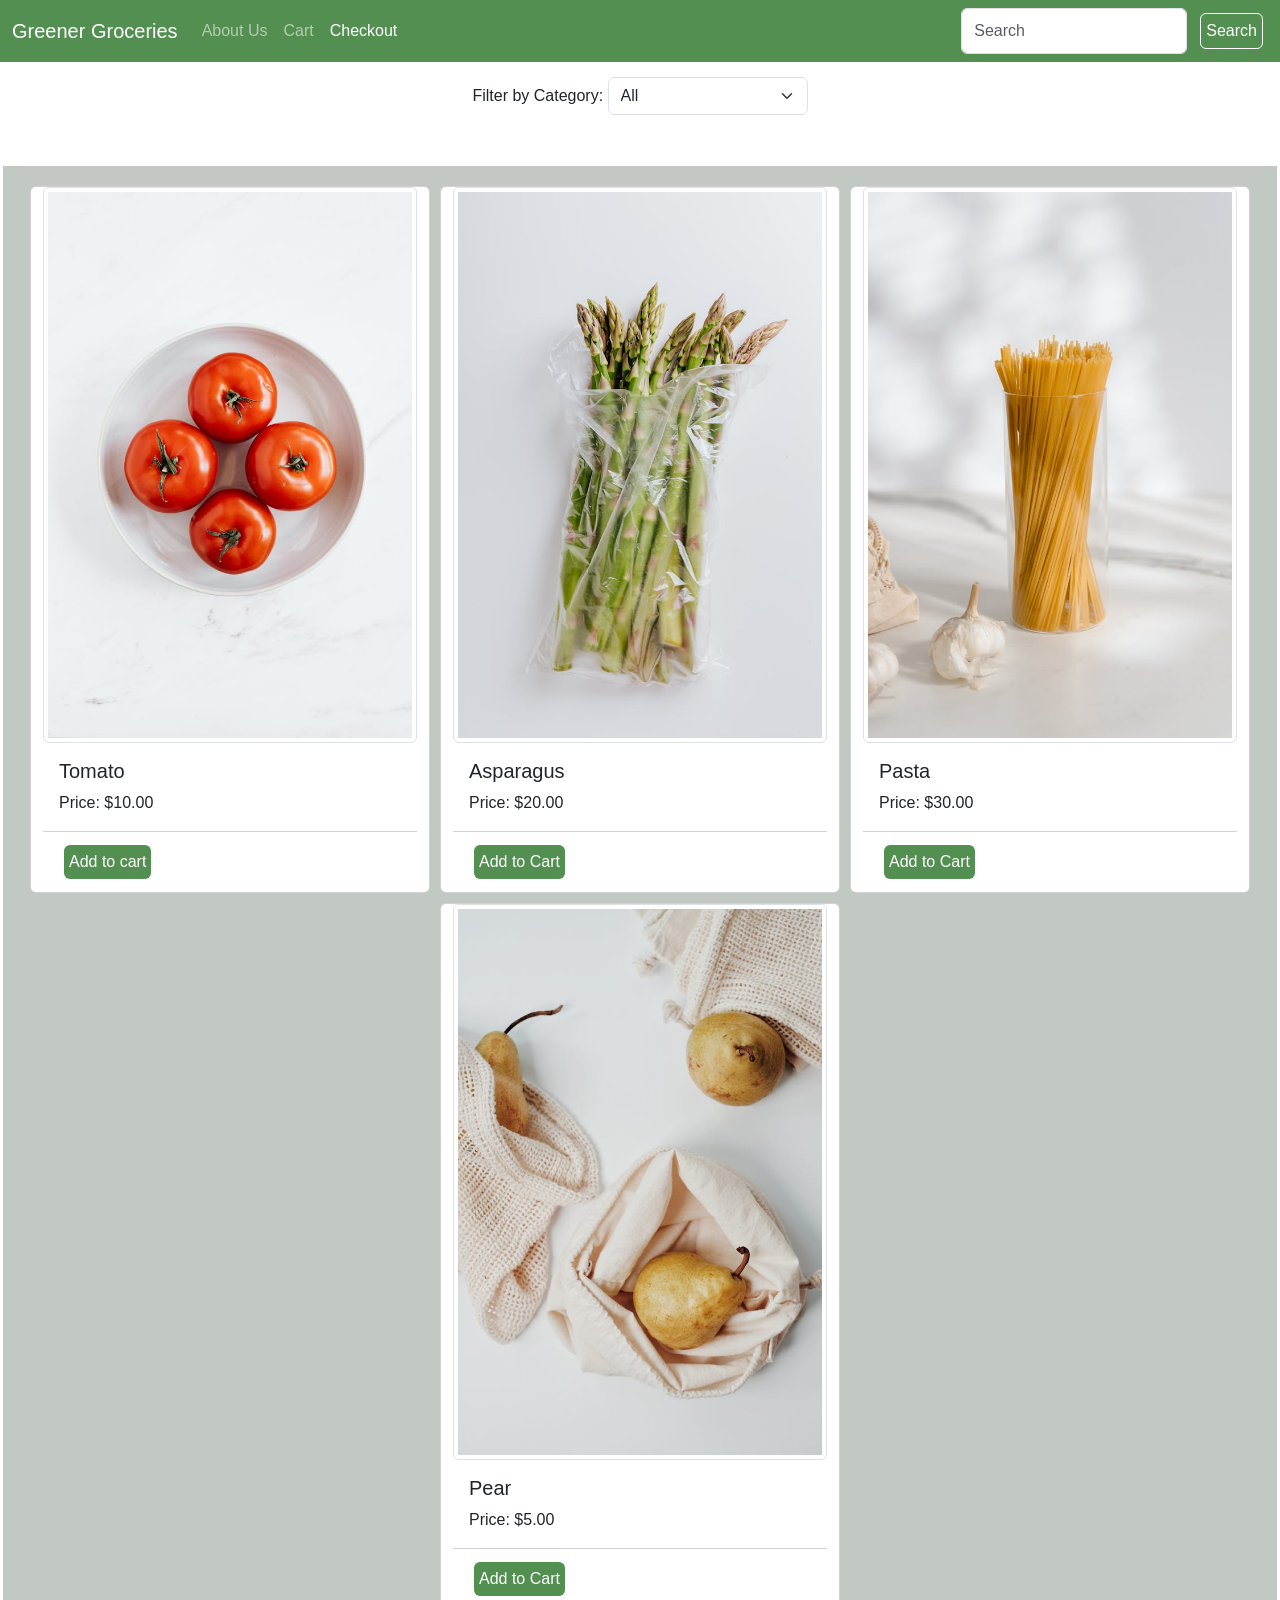
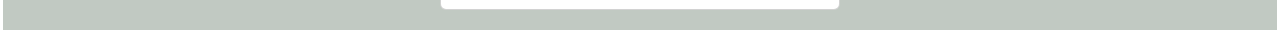
==== src/index.html @ 7bcde0af "refractor: move source code to src folder" ====
<!DOCTYPE html>
<html lang="en">

<head>
    <meta charset="UTF-8">
    <meta name="viewport" content="width=device-width, initial-scale=1.0">
    <link href="https://cdn.jsdelivr.net/npm/bootstrap@5.0.2/dist/css/bootstrap.min.css" rel="stylesheet"
        integrity="sha384-EVSTQN3/azprG1Anm3QDgpJLIm9Nao0Yz1ztcQTwFspd3yD65VohhpuuCOmLASjC" crossorigin="anonymous">
    <link rel="stylesheet" href="css/styles.css">
    <title>Greener Groceries</title>
</head>

<body>
    <header>
        <nav class="navbar navbar-expand-xl navbar-dark brand_color_set sticky-top">
            <div class="container-fluid">
                <a class="navbar-brand" href="index.html">Greener Groceries</a>
                <button class="navbar-toggler" type="button" data-bs-toggle="collapse" data-bs-target="#navbarDark"
                    aria-controls="navbarDark" aria-expanded="false" aria-label="Toggle navigation">
                    <span class="navbar-toggler-icon"></span>
                </button>
                <div class="collapse navbar-collapse show" id="navbarDark">
                    <ul class="navbar-nav me-auto mb-2 mb-xl-0">
                        <li class="nav-item">
                            <a class="nav-link" href="#">About Us</a>
                        </li>
                        <li class="nav-item">
                            <a class="nav-link" href="summary.html">Cart</a>
                        </li>
                        <li class="nav-item">
                            <a class="nav-link active" href="checkout.html">Checkout</a>
                        </li>
                    </ul>
                    <!-- <form class="d-flex">
                        <input class="form-control me-2" type="search" placeholder="Search" aria-label="Search">
                        <button class="btn btn-outline-light buttonstyle" type="submit"
                            style="border: 1px solid white; padding: 5px;">Search</button>
                    </form> -->
                    <form class="d-flex">
                        <!-- Search box for product name or keyword -->
                        <input class="form-control me-2" type="search" placeholder="Search" aria-label="Search">
                        <button class="btn btn-outline-light buttonstyle" type="submit"
                            style="border: 1px solid white; padding: 5px;">Search</button>
                    </form>

                </div>
            </div>
        </nav>
    </header>

    <!-- Landing Page -->

    <div class="container-fluid" style="padding:15px;">
        <!-- Category Filter Dropdown -->
        <div class="text-center" style="margin-bottom: 20px;">
            <label for="categoryFilter" class="form-label">Filter by Category:</label>
            <select id="categoryFilter" class="form-select" style="display:inline-block; max-width: 200px;">
                <option value="all">All</option>
                <option value="vegetables">Vegetables</option>
                <option value="noodles">Noodles</option>
                <option value="fruits">Fruits</option>
            </select>
        </div>



        <div class="row justify-content-center cardholder" style="margin-top:50px;padding:15px;">

            <div class="card item_card" data-category="vegetables">
                <img src="img/item1.jpg" class="card-img-top img-thumbnail" alt="card-group-image">
                <div class="card-body">
                    <h5 class="card-title">Tomato</h5>
                    <p class="card-text">Price: $10.00</p>
                </div>
                <div class="card-footer bg-transparent">
                    <a href="brisbane_tours.html"><button type="button"
                            class="btn btn-outline-success buttonstyle stretched-link">Add to cart</button></a>
                </div>
            </div>

            <div class="card item_card" data-category="vegetables">
                <img src="img/item2.jpg" class="card-img-top img-thumbnail" alt="card-group-image">
                <div class="card-body">
                    <h5 class="card-title">Asparagus</h5>
                    <p class="card-text">Price: $20.00</p>
                </div>
                <div class="card-footer bg-transparent">
                    <button type="button" class="btn btn-outline-success buttonstyle">Add to Cart</button>
                </div>
            </div>

            <div class="card item_card" data-category="noodles">
                <img src="img/item3.jpg" class="card-img-top img-thumbnail" alt="card-group-image">
                <div class="card-body">
                    <h5 class="card-title">Pasta</h5>
                    <p class="card-text">Price: $30.00</p>
                </div>
                <div class="card-footer bg-transparent">
                    <button type="button" class="btn btn-outline-success buttonstyle">Add to Cart</button>
                </div>
            </div>

            <div class="card item_card" data-category="fruits">
                <img src="img/item4.jpg" class="card-img-top img-thumbnail" alt="card-group-image">
                <div class="card-body">
                    <h5 class="card-title">Pear</h5>
                    <p class="card-text">Price: $5.00</p>
                </div>
                <div class="card-footer bg-transparent">
                    <button type="button" class="btn btn-outline-success buttonstyle">Add to Cart</button>
                </div>
            </div>
        </div>
    </div>

    <!-- Option 1: Bootstrap Bundle with Popper -->
    <script src="https://cdn.jsdelivr.net/npm/bootstrap@5.0.2/dist/js/bootstrap.bundle.min.js"
        integrity="sha384-MrcW6ZMFYlzcLA8Nl+NtUVF0sA7MsXsP1UyJoMp4YLEuNSfAP+JcXn/tWtIaxVXM"
        crossorigin="anonymous"></script>

</body>

</html>
---- src/css/styles.css ----
html{
    --main-color: hwb(118 32% 44%);
    --alt-color: #c1c9c2;
    font-family: Arial, Helvetica, sans-serif;
}

body {
    font-family: Arial, sans-serif;
}

nav {
    background-color: var(--main-color);
    padding: 5px;
}

button, .buttonstyle {
    background-color: var(--main-color);
    border: none;
    padding: 5px;
    margin: 5px;
    font-family: Arial, Helvetica, sans-serif;
    color: white;
}

button:hover, .buttonstyle:hover {
    background-color: var(--alt-color);
    color: black;
}


h1 {
    color: var(--alt-color);
}

.brand_color_set {
    background-color: var(--main-color);
    color: white;
    font-style:normal;
    text-decoration: none;
}

.flex_row {
    display: flex;
    flex-wrap: wrap;
    justify-content: center;
    padding: 5px;
    margin: 5px;
    flex-direction: row;
}

.flex_item {
    background-color: rgb(8, 95, 2, 0.5);
    text-align: center;
    text-wrap: wrap;
    padding: 5px;
    margin: 5px;
    width: 300px;
}

.flex_column {
    display: flex;
    flex-wrap: wrap;
    justify-content: center;
    padding: 5px;
    margin: 5px;
    flex-direction: column;
}

.item_card {
    width: 25rem;
    margin:5px;
}

.cardholder {
    background-color:var(--alt-color);
}

.card-img-top{
    object-fit: fill;
}
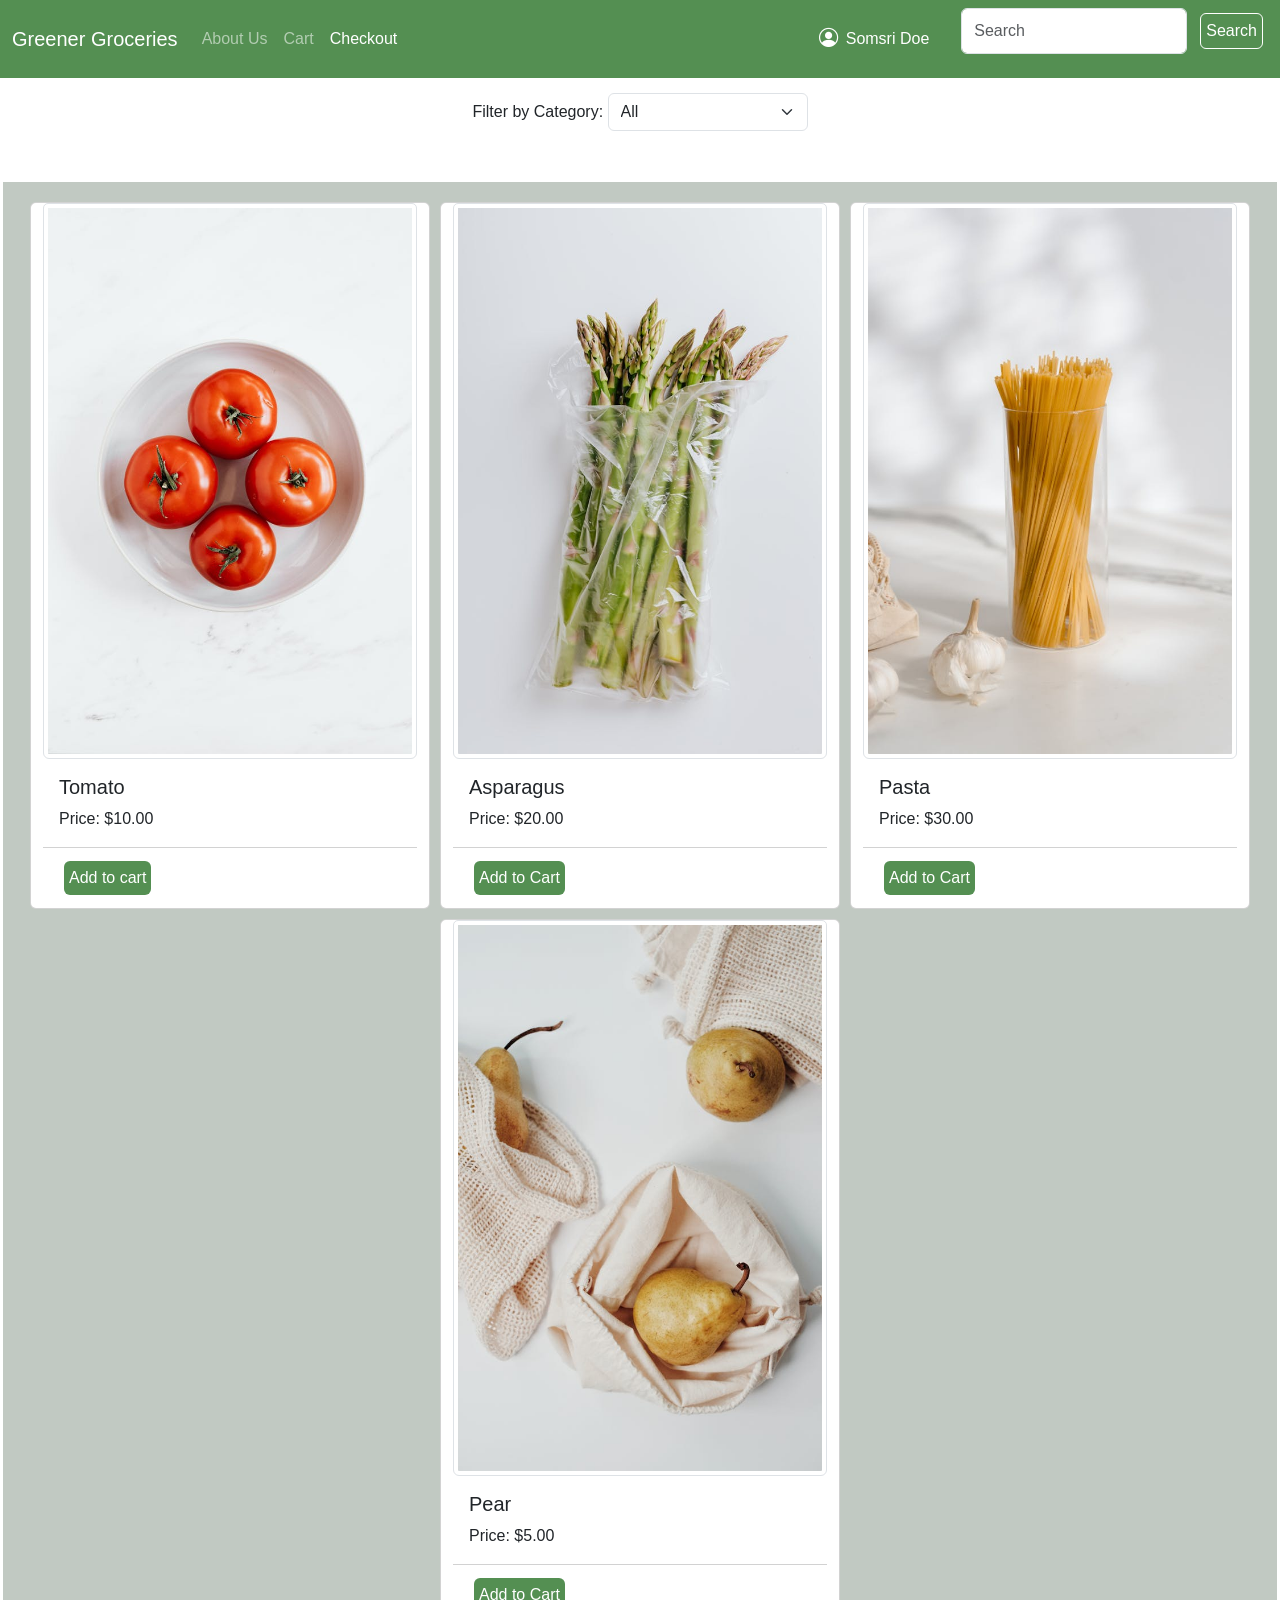
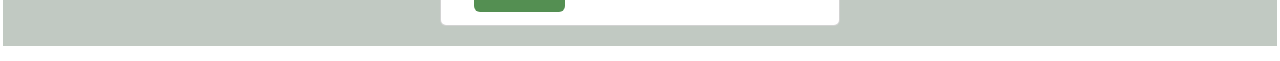
==== commit 66204559: "fix: minor improvements Changelogs: - Fix tours hyperlink - Add quantities to item_details - Add Use" ====
--- a/src/index.html
+++ b/src/index.html
@@ -6,6 +6,7 @@
     <meta name="viewport" content="width=device-width, initial-scale=1.0">
     <link href="https://cdn.jsdelivr.net/npm/bootstrap@5.0.2/dist/css/bootstrap.min.css" rel="stylesheet"
         integrity="sha384-EVSTQN3/azprG1Anm3QDgpJLIm9Nao0Yz1ztcQTwFspd3yD65VohhpuuCOmLASjC" crossorigin="anonymous">
+    <link href="https://cdn.jsdelivr.net/npm/bootstrap-icons@1.10.5/font/bootstrap-icons.css" rel="stylesheet">
     <link rel="stylesheet" href="css/styles.css">
     <title>Greener Groceries</title>
 </head>
@@ -31,18 +32,21 @@
                             <a class="nav-link active" href="checkout.html">Checkout</a>
                         </li>
                     </ul>
-                    <!-- <form class="d-flex">
-                        <input class="form-control me-2" type="search" placeholder="Search" aria-label="Search">
-                        <button class="btn btn-outline-light buttonstyle" type="submit"
-                            style="border: 1px solid white; padding: 5px;">Search</button>
-                    </form> -->
-                    <form class="d-flex">
-                        <!-- Search box for product name or keyword -->
-                        <input class="form-control me-2" type="search" placeholder="Search" aria-label="Search">
-                        <button class="btn btn-outline-light buttonstyle" type="submit"
-                            style="border: 1px solid white; padding: 5px;">Search</button>
-                    </form>
-
+                    <!-- User Info Section -->
+                    <ul class="navbar-nav ms-auto">
+                        <li class="nav-item d-flex align-items-center">
+                            <i class="bi bi-person-circle me-2" style="font-size: 1.2rem;"></i>
+                            <span class="navbar-text text-white">Somsri Doe</span>
+                        </li>
+                    </ul>
+                    <ul>
+                        <form class="d-flex">
+                            <!-- Search box for product name or keyword -->
+                            <input class="form-control me-2" type="search" placeholder="Search" aria-label="Search">
+                            <button class="btn btn-outline-light buttonstyle" type="submit"
+                                style="border: 1px solid white; padding: 5px;">Search</button>
+                        </form>
+                    </ul>
                 </div>
             </div>
         </nav>
@@ -73,7 +77,7 @@
                     <p class="card-text">Price: $10.00</p>
                 </div>
                 <div class="card-footer bg-transparent">
-                    <a href="brisbane_tours.html"><button type="button"
+                    <a href="item.html"><button type="button"
                             class="btn btn-outline-success buttonstyle stretched-link">Add to cart</button></a>
                 </div>
             </div>
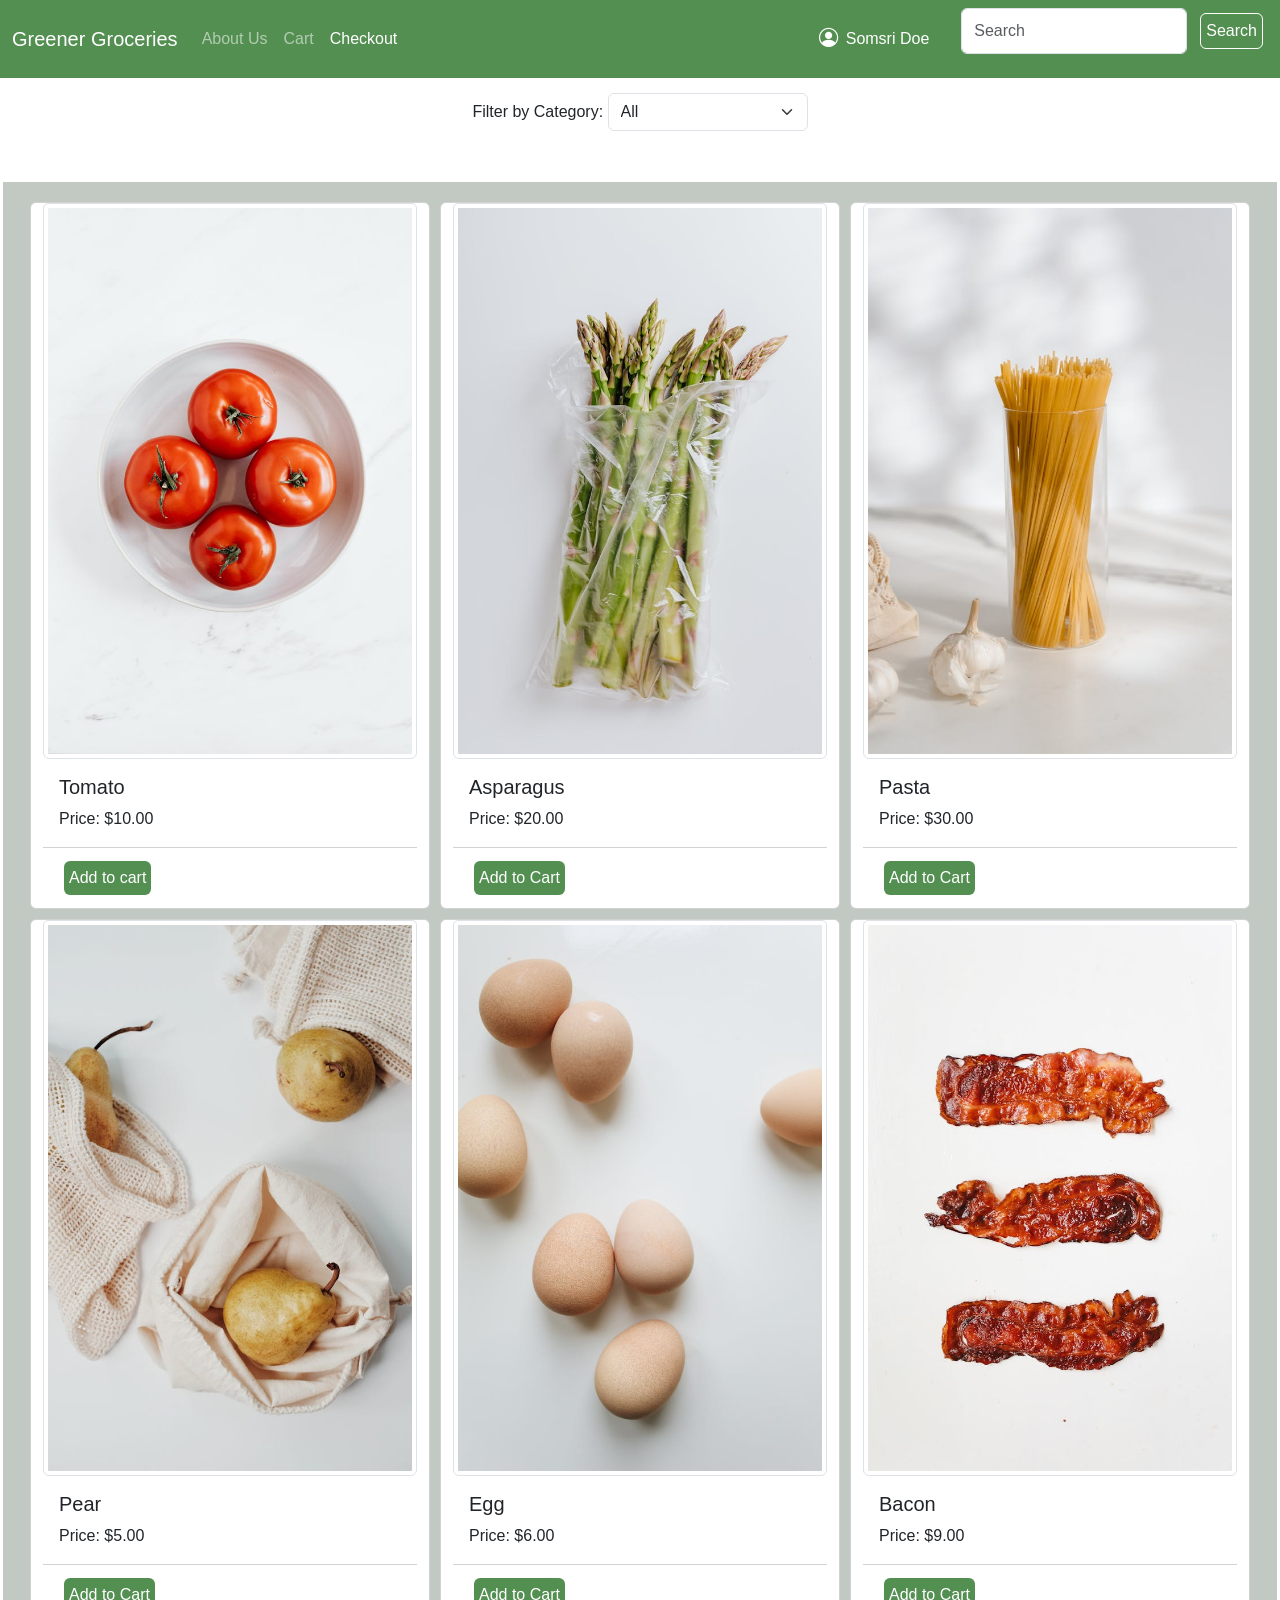
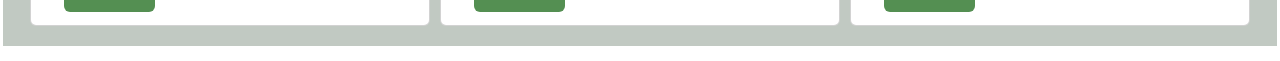
==== commit 458f2422: "add: add 2 more products in landing page" ====
--- a/src/index.html
+++ b/src/index.html
@@ -26,7 +26,7 @@
                             <a class="nav-link" href="#">About Us</a>
                         </li>
                         <li class="nav-item">
-                            <a class="nav-link" href="summary.html">Cart</a>
+                            <a class="nav-link" href="delivery_request.html">Cart</a>
                         </li>
                         <li class="nav-item">
                             <a class="nav-link active" href="checkout.html">Checkout</a>
@@ -61,8 +61,10 @@
             <select id="categoryFilter" class="form-select" style="display:inline-block; max-width: 200px;">
                 <option value="all">All</option>
                 <option value="vegetables">Vegetables</option>
-                <option value="noodles">Noodles</option>
+                <option value="pastas">Pasta</option>
                 <option value="fruits">Fruits</option>
+                <option value="eggs">Eggs & Milk</option>
+                <option value="meats">Meat & Poultry</option>
             </select>
         </div>
 
@@ -77,7 +79,7 @@
                     <p class="card-text">Price: $10.00</p>
                 </div>
                 <div class="card-footer bg-transparent">
-                    <a href="item.html"><button type="button"
+                    <a href="product_details.html"><button type="button"
                             class="btn btn-outline-success buttonstyle stretched-link">Add to cart</button></a>
                 </div>
             </div>
@@ -93,7 +95,7 @@
                 </div>
             </div>
 
-            <div class="card item_card" data-category="noodles">
+            <div class="card item_card" data-category="pastas">
                 <img src="img/item3.jpg" class="card-img-top img-thumbnail" alt="card-group-image">
                 <div class="card-body">
                     <h5 class="card-title">Pasta</h5>
@@ -114,6 +116,27 @@
                     <button type="button" class="btn btn-outline-success buttonstyle">Add to Cart</button>
                 </div>
             </div>
+
+            <div class="card item_card" data-category="eggs">
+                <img src="img/item5.jpg" class="card-img-top img-thumbnail" alt="card-group-image">
+                <div class="card-body">
+                    <h5 class="card-title">Egg</h5>
+                    <p class="card-text">Price: $6.00</p>
+                </div>
+                <div class="card-footer bg-transparent">
+                    <button type="button" class="btn btn-outline-success buttonstyle">Add to Cart</button>
+                </div>
+            </div>
+            <div class="card item_card" data-category="meats">
+                <img src="img/item6.jpg" class="card-img-top img-thumbnail" alt="card-group-image">
+                <div class="card-body">
+                    <h5 class="card-title">Bacon</h5>
+                    <p class="card-text">Price: $9.00</p>
+                </div>
+                <div class="card-footer bg-transparent">
+                    <button type="button" class="btn btn-outline-success buttonstyle">Add to Cart</button>
+                </div>
+            </div>
         </div>
     </div>
 
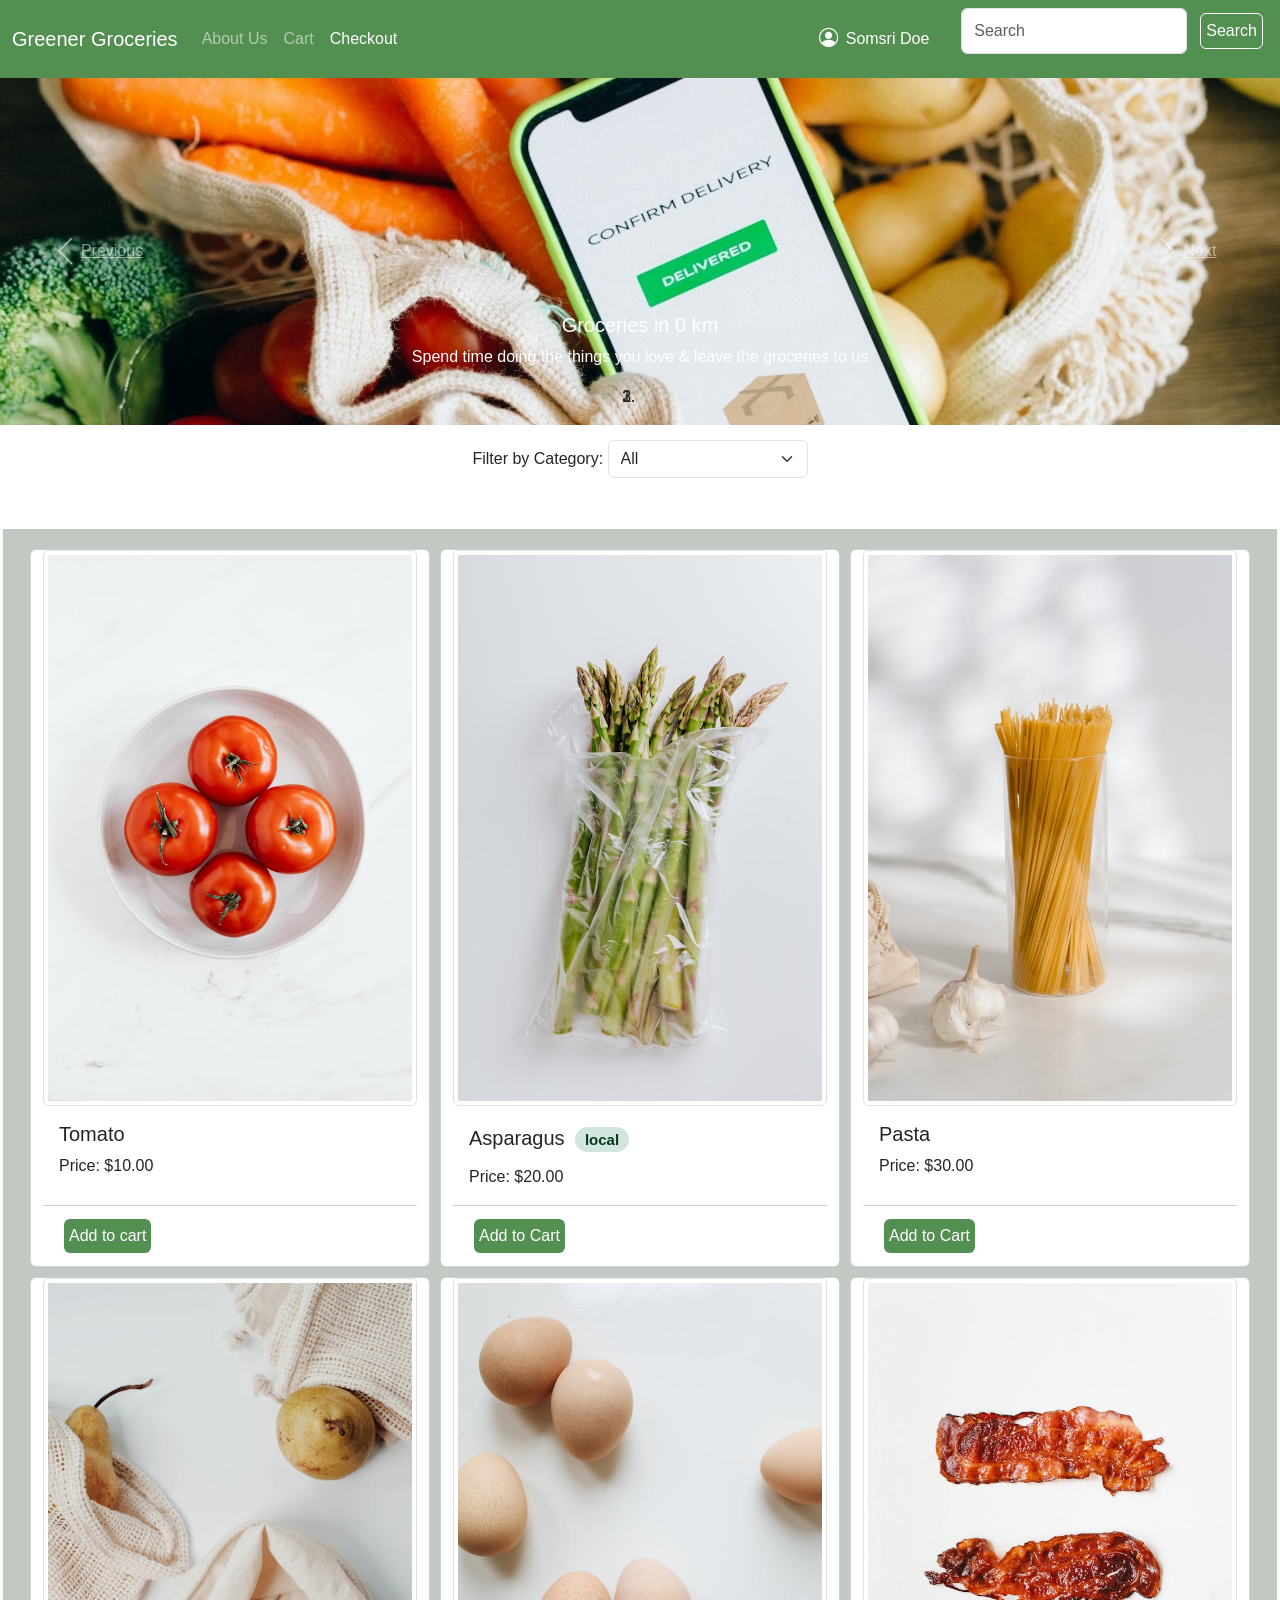
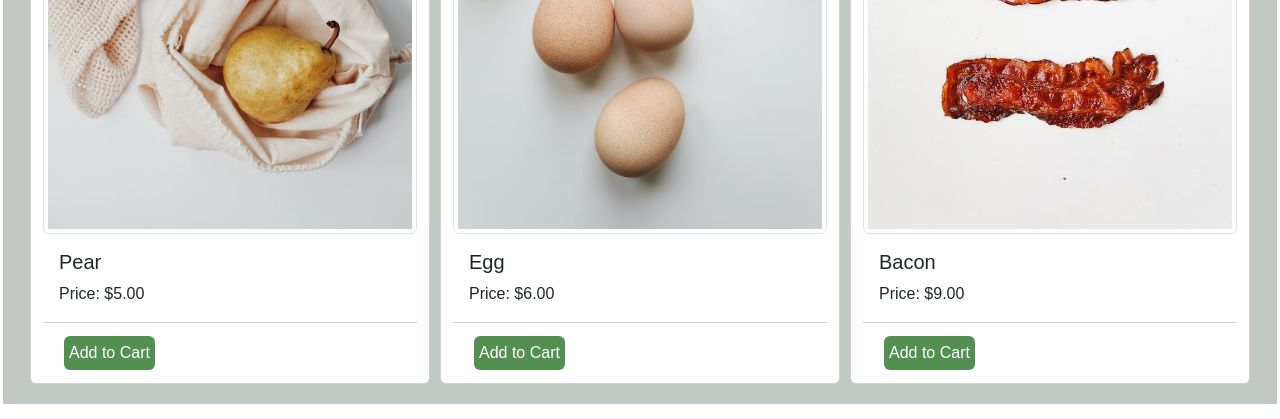
==== commit 60e2246e: "add: banner and standard delivery" ====
--- a/src/index.html
+++ b/src/index.html
@@ -54,6 +54,46 @@
 
     <!-- Landing Page -->
 
+    <!-- heroes banner -->
+    <div id="bsIndicators" class="carousel slide" data-ride="carousel">
+        <ol class="carousel-indicators">
+            <li data-target="#bsIndicators" data-slide-to="0" class="active"></li>
+            <li data-target="#bsIndicators" data-slide-to="1"></li>
+            <li data-target="#bsIndicators" data-slide-to="2"></li>
+        </ol>
+        <div class="carousel-inner">
+            <div class="carousel-item active">
+                <img class="d-block w-100" src="img/banner1.jpg" alt="First slide">
+                <div class="carousel-caption d-none d-md-block">
+                    <h5>Groceries in 0 km</h5>
+                    <p>Spend time doing the things you love & leave the groceries to us</p>
+                </div>
+            </div>
+            <div class="carousel-item">
+                <img class="d-block w-100" src="img/banner2.jpg" alt="Second slide">
+                <div class="carousel-caption d-none d-md-block">
+                    <h5>Green Delivery, Start from $5 </h5>
+                    <p>Make you grocers green, keep your neighbourhood green</p>
+                </div>
+            </div>
+            <div class="carousel-item">
+                <img class="d-block w-100" src="img/banner3.jpg" alt="Third slide">
+                <div class="carousel-caption d-none d-md-block">
+                    <h5>Support local farmers</h5>
+                    <p>We brings the best selected produce fresh from farms</p>
+                </div>
+            </div>
+        </div>
+        <a class="carousel-control-prev" href="#bsIndicators" role="button" data-slide="prev">
+            <span class="carousel-control-prev-icon" aria-hidden="true"></span>
+            <span class="sr-only">Previous</span>
+        </a>
+        <a class="carousel-control-next" href="#bsIndicators" role="button" data-slide="next">
+            <span class="carousel-control-next-icon" aria-hidden="true"></span>
+            <span class="sr-only">Next</span>
+        </a>
+    </div>
+
     <div class="container-fluid" style="padding:15px;">
         <!-- Category Filter Dropdown -->
         <div class="text-center" style="margin-bottom: 20px;">
@@ -87,7 +127,7 @@
             <div class="card item_card" data-category="vegetables">
                 <img src="img/item2.jpg" class="card-img-top img-thumbnail" alt="card-group-image">
                 <div class="card-body">
-                    <h5 class="card-title">Asparagus</h5>
+                    <h5 class="card-title">Asparagus <button class="badge bg-success-subtle text-success-emphasis rounded-pill">local</button></h5>
                     <p class="card-text">Price: $20.00</p>
                 </div>
                 <div class="card-footer bg-transparent">
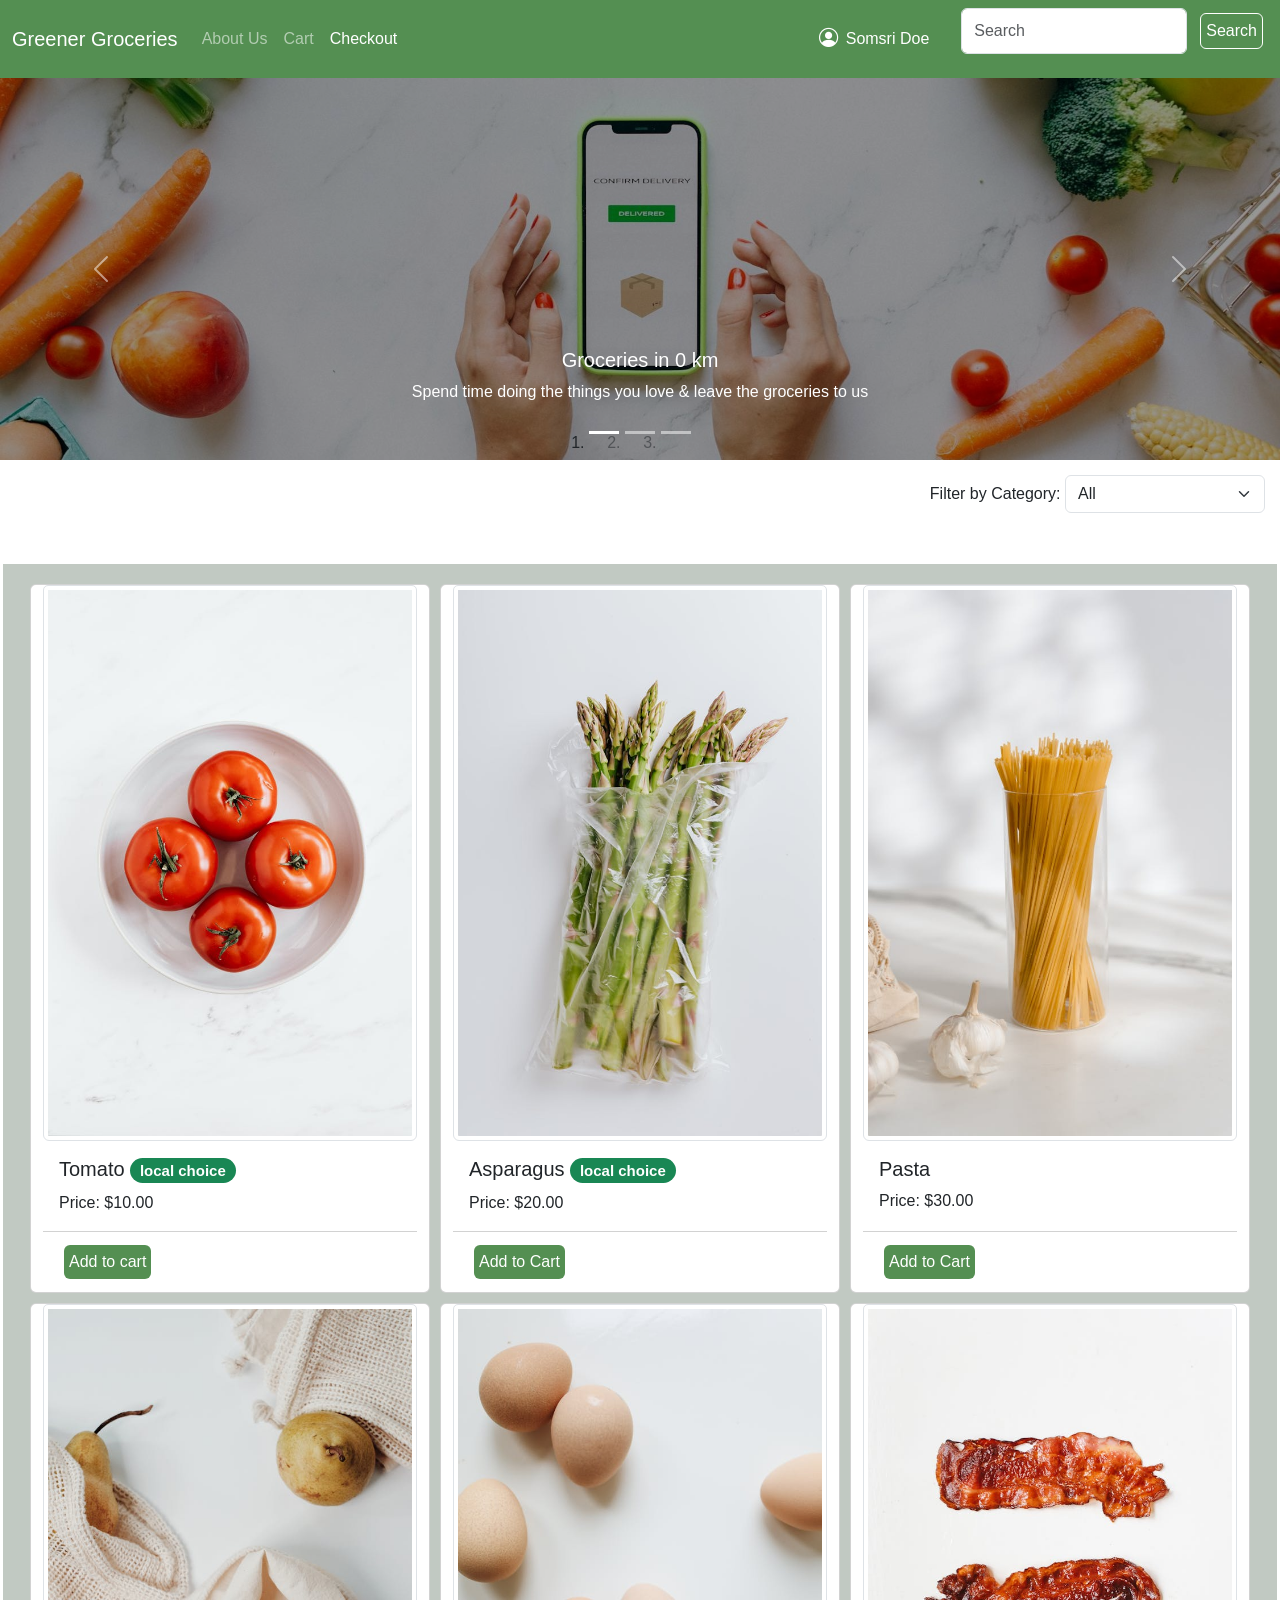
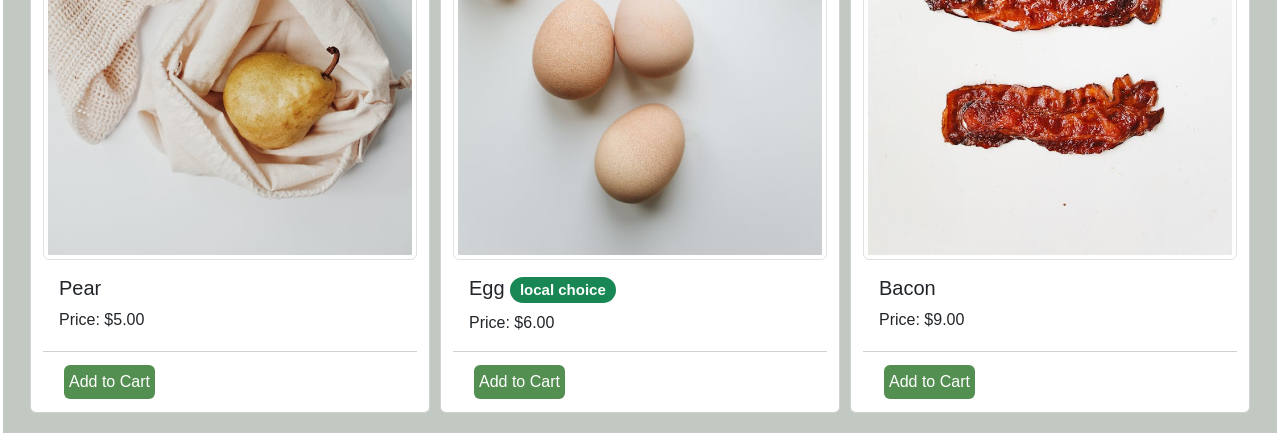
==== commit 306db867: "add: font to all page & fix bootstrap 4 commands" ====
--- a/src/index.html
+++ b/src/index.html
@@ -8,6 +8,7 @@
         integrity="sha384-EVSTQN3/azprG1Anm3QDgpJLIm9Nao0Yz1ztcQTwFspd3yD65VohhpuuCOmLASjC" crossorigin="anonymous">
     <link href="https://cdn.jsdelivr.net/npm/bootstrap-icons@1.10.5/font/bootstrap-icons.css" rel="stylesheet">
     <link rel="stylesheet" href="css/styles.css">
+    <link href="https://fonts.googleapis.com/css2?family=Open+Sans&family=Playfair+Display:wght@600&display=swap" rel="stylesheet">
     <title>Greener Groceries</title>
 </head>
 
@@ -55,11 +56,11 @@
     <!-- Landing Page -->
 
     <!-- heroes banner -->
-    <div id="bsIndicators" class="carousel slide" data-ride="carousel">
+    <div id="bsIndicators" class="carousel slide" data-bs-ride="carousel">
         <ol class="carousel-indicators">
-            <li data-target="#bsIndicators" data-slide-to="0" class="active"></li>
-            <li data-target="#bsIndicators" data-slide-to="1"></li>
-            <li data-target="#bsIndicators" data-slide-to="2"></li>
+            <li data-bs-target="#bsIndicators" data-bs-slide-to="0" class="active"></li>
+            <li data-bs-target="#bsIndicators" data-bs-slide-to="1"></li>
+            <li data-bs-target="#bsIndicators" data-bs-slide-to="2"></li>
         </ol>
         <div class="carousel-inner">
             <div class="carousel-item active">
@@ -84,19 +85,20 @@
                 </div>
             </div>
         </div>
-        <a class="carousel-control-prev" href="#bsIndicators" role="button" data-slide="prev">
+        <button class="carousel-control-prev" type="button" data-bs-target="#bsIndicators" data-bs-slide="prev">
             <span class="carousel-control-prev-icon" aria-hidden="true"></span>
-            <span class="sr-only">Previous</span>
-        </a>
-        <a class="carousel-control-next" href="#bsIndicators" role="button" data-slide="next">
+            <span class="visually-hidden">Previous</span>
+        </button>
+        <button class="carousel-control-next" type="button" data-bs-target="#bsIndicators" data-bs-slide="next">
             <span class="carousel-control-next-icon" aria-hidden="true"></span>
-            <span class="sr-only">Next</span>
-        </a>
+            <span class="visually-hidden">Next</span>
+        </button>
     </div>
+
 
     <div class="container-fluid" style="padding:15px;">
         <!-- Category Filter Dropdown -->
-        <div class="text-center" style="margin-bottom: 20px;">
+        <div class="text-end justify-content-end" style="margin-bottom: 20px;">
             <label for="categoryFilter" class="form-label">Filter by Category:</label>
             <select id="categoryFilter" class="form-select" style="display:inline-block; max-width: 200px;">
                 <option value="all">All</option>
@@ -115,7 +117,7 @@
             <div class="card item_card" data-category="vegetables">
                 <img src="img/item1.jpg" class="card-img-top img-thumbnail" alt="card-group-image">
                 <div class="card-body">
-                    <h5 class="card-title">Tomato</h5>
+                    <h5 class="card-title">Tomato <span class="badge bg-success text-white rounded-pill">local choice</span></h5>
                     <p class="card-text">Price: $10.00</p>
                 </div>
                 <div class="card-footer bg-transparent">
@@ -127,7 +129,7 @@
             <div class="card item_card" data-category="vegetables">
                 <img src="img/item2.jpg" class="card-img-top img-thumbnail" alt="card-group-image">
                 <div class="card-body">
-                    <h5 class="card-title">Asparagus <button class="badge bg-success-subtle text-success-emphasis rounded-pill">local</button></h5>
+                    <h5 class="card-title">Asparagus <span class="badge bg-success text-white rounded-pill">local choice</span></h5>
                     <p class="card-text">Price: $20.00</p>
                 </div>
                 <div class="card-footer bg-transparent">
@@ -160,7 +162,7 @@
             <div class="card item_card" data-category="eggs">
                 <img src="img/item5.jpg" class="card-img-top img-thumbnail" alt="card-group-image">
                 <div class="card-body">
-                    <h5 class="card-title">Egg</h5>
+                    <h5 class="card-title">Egg <span class="badge bg-success text-white rounded-pill">local choice</span></h5>
                     <p class="card-text">Price: $6.00</p>
                 </div>
                 <div class="card-footer bg-transparent">
--- a/src/css/styles.css
+++ b/src/css/styles.css
@@ -77,4 +77,8 @@
 
 .card-img-top{
     object-fit: fill;
+}
+
+.carousel-item img {
+    filter: brightness(60%);
 }
